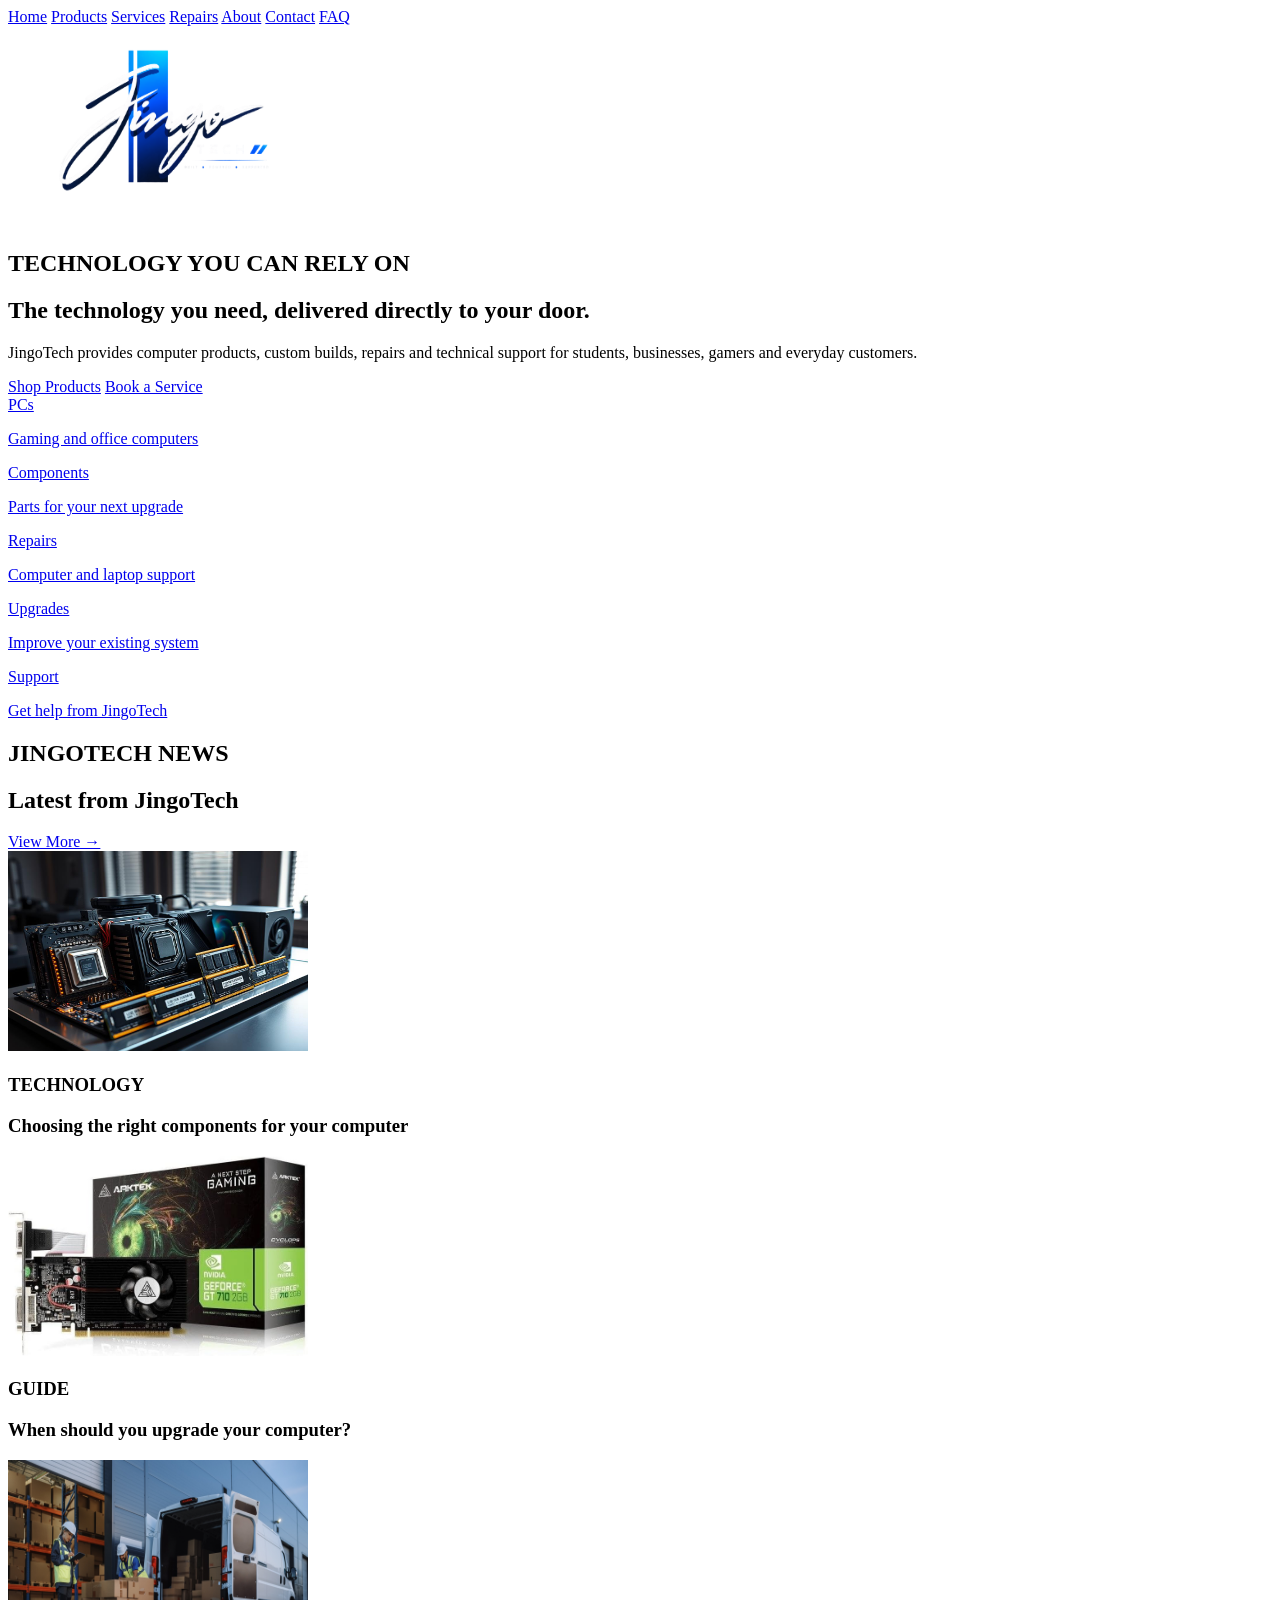
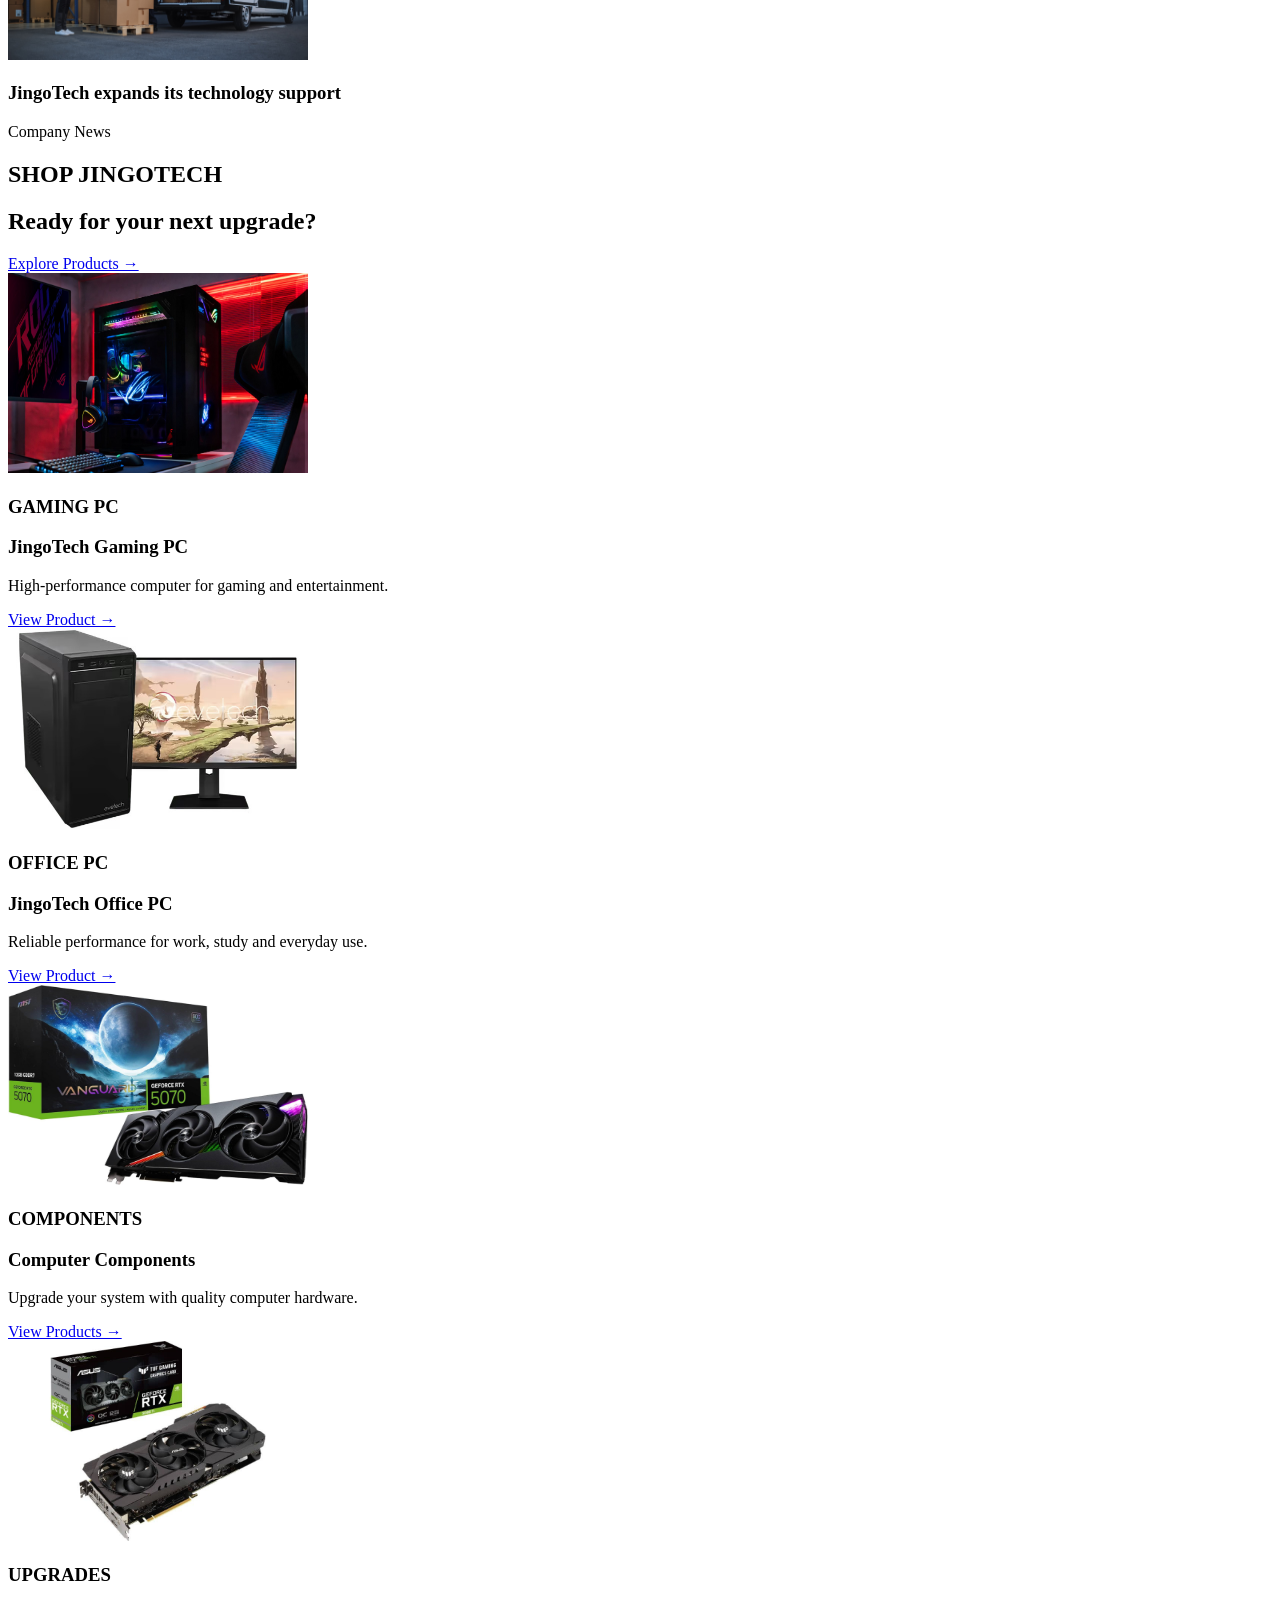
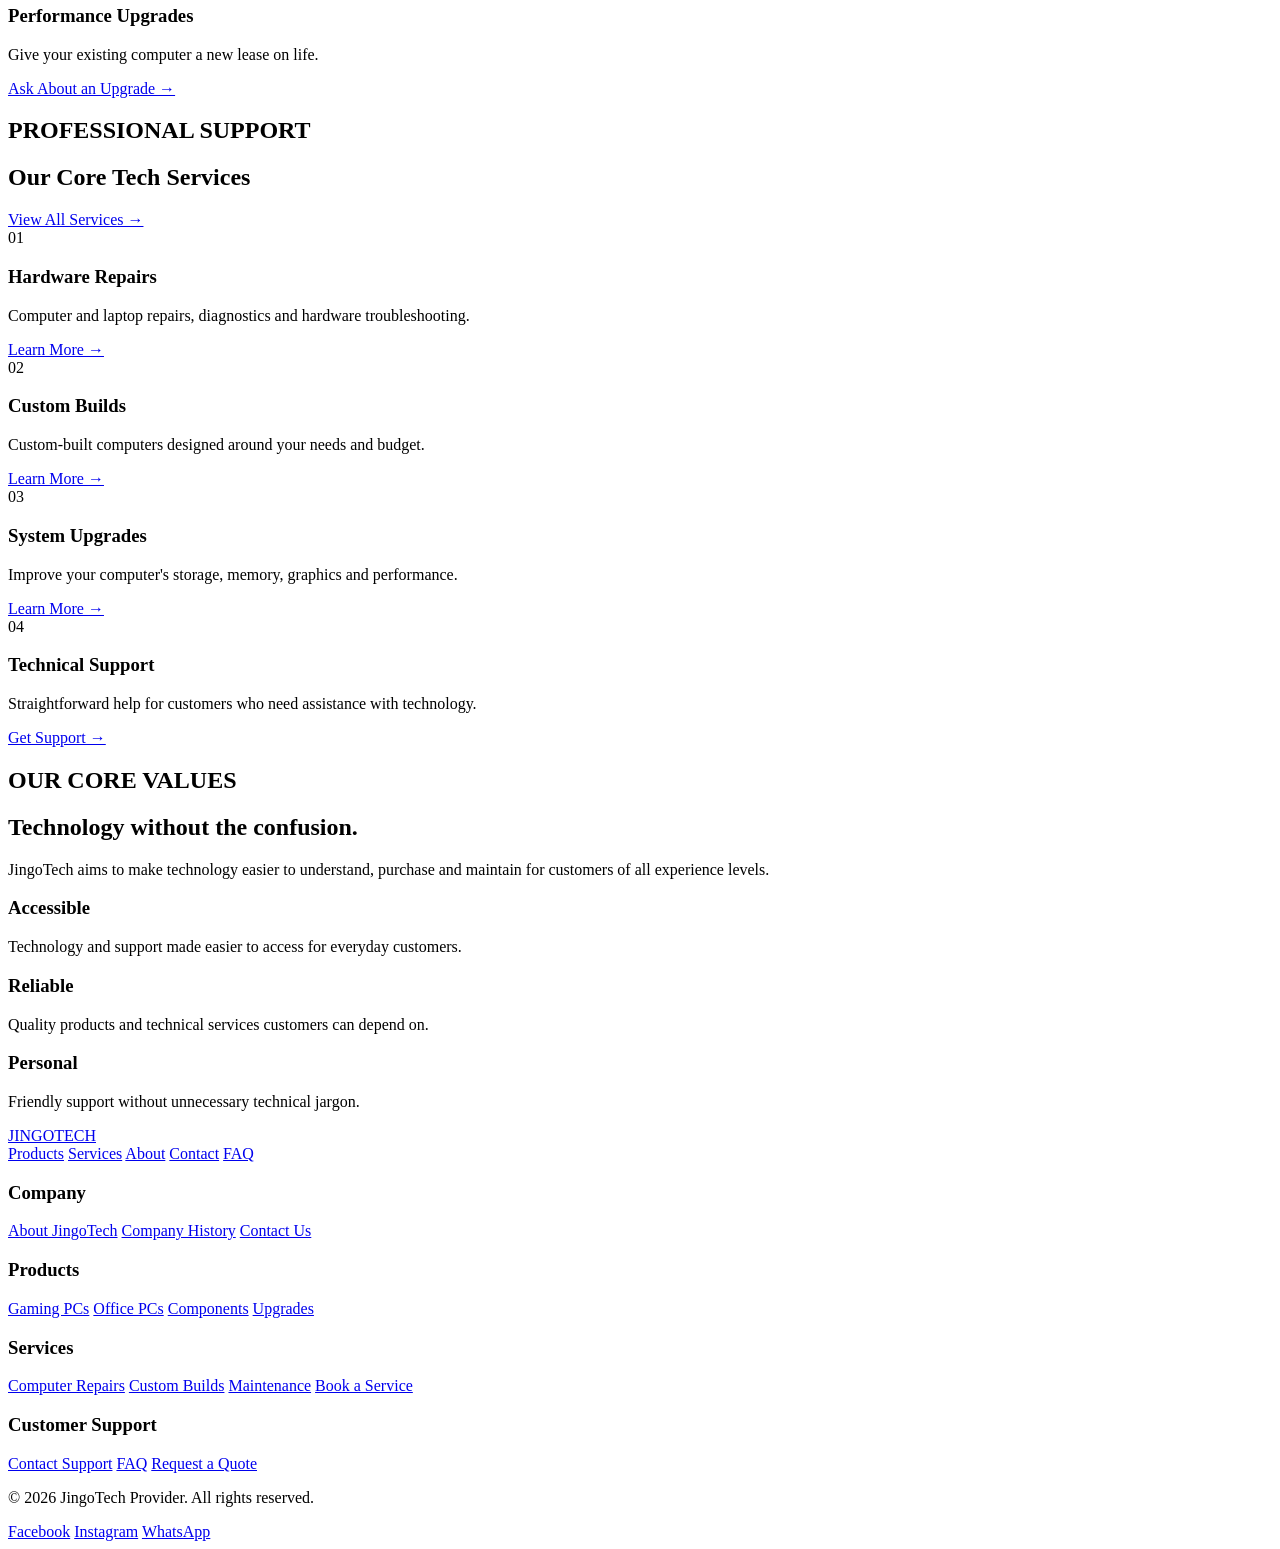
==== index.html @ 1c62727b "Updated all html fields" ====
<!DOCTYPE html>
<html lang="en">

<head>
    <meta charset="UTF-8">
    <meta name="viewport" content="width=device-width, initial-scale=1.0">

    <title>JingoTech Provider | Technology Made Simple</title>

    <meta name="description"
        content="JingoTech Provider offers computer products, custom builds, repairs, upgrades and technology support.">

    <link rel="icon" type="image/png" href="assets/images/icon.png">

    <link rel="stylesheet" href="../assets/css/style.css">
</head>

<body>

    
    <!-- Main navigation -->
    <header>

        
            <a href="index.html">Home</a>
            <a href="pages/products.html">Products</a>
            <a href="pages/services.html">Services</a>
            <a href="pages/enquiry.html">Repairs</a>
            <a href="pages/about.html">About</a>
            <a href="pages/contact.html">Contact</a>
            <a href="pages/faq.html">FAQ</a>
       
    </header>


    <main>

        <!-- Hero section -->
        <section class="hero">

            
            <img src="/assets/images/Logo.png" width="300" height="200" alt="JingoTech technology and computer equipment">
                

            <div class="hero-content">

                <h1 class="eyebrow">TECHNOLOGY YOU CAN RELY ON</h1>

                <h2>
                    The technology you need,
                    delivered directly to your door.
                </h2>

                <p>
                    JingoTech provides computer products, custom builds,
                    repairs and technical support for students, businesses,
                    gamers and everyday customers.
                </p>

                <div class="hero-buttons">
                    <a href="/pages/products.html">Shop Products</a>
                    <a href="/pages/enquiry.html">Book a Service</a>
                </div>

            </div>

        </section>


        <!-- Quick navigation -->
        <section class="quick-links">

            <a href="pages/products.html">
                <span>PCs</span>
                <p>Gaming and office computers</p>
            </a>

            <a href="pages/products.html">
                <span>Components</span>
                <p>Parts for your next upgrade</p>
            </a>

            <a href="pages/services.html">
                <span>Repairs</span>
                <p>Computer and laptop support</p>
            </a>

            <a href="pages/services.html">
                <span>Upgrades</span>
                <p>Improve your existing system</p>
            </a>

            <a href="pages/enquiry.html">
                <span>Support</span>
                <p>Get help from JingoTech</p>
            </a>

        </section>


        <!-- Latest JingoTech updates -->
        <section class="latest">

            <div class="section-heading">

                <div>
                    <h1 class="eyebrow">JINGOTECH NEWS</h1>
                    <h2>Latest from JingoTech</h2>
                </div>

                <a href="pages/faq.html">View More →</a>

            </div>


            <div class="news-grid">

                <article class="news-card">

                    <img src="/assets/images/ComputerHardware.jpeg" width="300" height="200" alt="Computer hardware">

                    <h1>TECHNOLOGY</h1>

                    <h3>
                        Choosing the right components for your computer
                    </h3>


                </article>


                <article class="news-card">

            
                    <img src="/assets/images/NVIDIA_GEFORCE_GT710.jpg" width="300" height="200" alt="Computer components">

                    <h1>GUIDE</h1>

                    <h3>
                        When should you upgrade your computer?
                    </h3>


                </article>


                <article class="news-card">

                    <img src="/assets/images/Delivery.jpeg" width="300" height="200" alt="JingoTech delivery">


                    <h3>
                        JingoTech expands its technology support
                    </h3>

                    <span>Company News</span>

                </article>

            </div>

        </section>


        <!-- Featured products -->
        <section class="featured-products">

            <div class="section-heading">

                <div>
                    <h1 class="eyebrow">SHOP JINGOTECH</h1 >
                    <h2>Ready for your next upgrade?</h2>
                </div>

                <a href="pages/products.html">Explore Products →</a>

            </div>


            <div class="product-grid">

                <article class="product-card">

                    <img src="/assets/images/GamingPC.jpg" width="300" height="200" alt ="Gaming PC">

                    <h1>GAMING PC</h1>

                    <h3>JingoTech Gaming PC</h3>

                    <p>High-performance computer for gaming and entertainment.</p>

                    <a href="pages/products.html">View Product →</a>

                </article>


                <article class="product-card">

                    <img src="/assets/images/AMD_RYZEN_WORKPC.jpg" width="300" height="200" alt="Office computer">

                    <h1>OFFICE PC</h1>

                    <h3>JingoTech Office PC</h3>

                    <p>Reliable performance for work, study and everyday use.</p>

                    <a href="pages/products.html">View Product →</a>

                </article>


                <article class="product-card">

                   
                    <img src="/assets/images/MSI_GEFORCE_RTX5070.jpg" width="300" height="200"  alt ="Computer components">

                    <h1>COMPONENTS</h1>

                    <h3>Computer Components</h3>

                    <p>Upgrade your system with quality computer hardware.</p>

                    <a href="/pages/products.html">View Products →</a>

                </article>


                <article class="product-card">

                    
                    <img src="/assets/images/GraphicsCard.jpg" width="300" height="200" alt="Graphics card">

                    <h1>UPGRADES</h1>

                    <h3>Performance Upgrades</h3>

                    <p>Give your existing computer a new lease on life.</p>

                    <a href="/pages/enquiry.html">Ask About an Upgrade →</a>

                </article>

            </div>

        </section>


        <!-- Services -->
        <section class="services-preview">

            <div class="section-heading">

                <div>
                    <h1 class="eyebrow">PROFESSIONAL SUPPORT</h1>
                    <h2>Our Core Tech Services</h2>
                </div>

                <a href="/pages/services.html">View All Services →</a>

            </div>


            <div class="service-grid">

                <article class="service-card">

                    <span>01</span>

                    <h3>Hardware Repairs</h3>

                    <p>
                        Computer and laptop repairs, diagnostics
                        and hardware troubleshooting.
                    </p>

                    <a href="/pages/services.html">Learn More →</a>

                </article>


                <article class="service-card">

                    <span>02</span>

                    <h3>Custom Builds</h3>

                    <p>
                        Custom-built computers designed around
                        your needs and budget.
                    </p>

                    <a href="/pages/services.html">Learn More →</a>

                </article>


                <article class="service-card">

                    <span>03</span>

                    <h3>System Upgrades</h3>

                    <p>
                        Improve your computer's storage,
                        memory, graphics and performance.
                    </p>

                    <a href="/pages/services.html">Learn More →</a>

                </article>


                <article class="service-card">

                    <span>04</span>

                    <h3>Technical Support</h3>

                    <p>
                        Straightforward help for customers
                        who need assistance with technology.
                    </p>

                    <a href="/pages/enquiry.html">Get Support →</a>

                </article>

            </div>

        </section>


        <!-- Why JingoTech -->
        <section class="why-jingotech">

            <h1 class="eyebrow">OUR CORE VALUES</h1>

            <h2>Technology without the confusion.</h2>

            <p>
                JingoTech aims to make technology easier to understand,
                purchase and maintain for customers of all experience levels.
            </p>


            <div class="values-grid">

                <article>
                    <h3>Accessible</h3>
                    <p>
                        Technology and support made easier to access
                        for everyday customers.
                    </p>
                </article>

                <article>
                    <h3>Reliable</h3>
                    <p>
                        Quality products and technical services
                        customers can depend on.
                    </p>
                </article>

                <article>
                    <h3>Personal</h3>
                    <p>
                        Friendly support without unnecessary technical jargon.
                    </p>
                </article>

            </div>

        </section>

    </main>


    <!-- Footer -->
    <footer>

        <div class="footer-navigation">

            <a href="index.html">JINGOTECH</a>

            <div>
                <a href="/pages/products.html">Products</a>
                <a href="/pages/services.html">Services</a>
                <a href="/pages/about.html">About</a>
                <a href="/pages/contact.html">Contact</a>
                <a href="/pages/faq.html">FAQ</a>
            </div>

        </div>


        <div class="footer-columns">

            <div>
                <h3>Company</h3>
                <a href="/pages/about.html">About JingoTech</a>
                <a href="/pages/about.html">Company History</a>
                <a href="/pages/contact.html">Contact Us</a>
            </div>


            <div>
                <h3>Products</h3>
                <a href="/pages/products.html">Gaming PCs</a>
                <a href="/pages/products.html">Office PCs</a>
                <a href="/pages/products.html">Components</a>
                <a href="/pages/products.html">Upgrades</a>
            </div>


            <div>
                <h3>Services</h3>
                <a href="/pages/services.html">Computer Repairs</a>
                <a href="/pages/services.html">Custom Builds</a>
                <a href="/pages/services.html">Maintenance</a>
                <a href="/pages/enquiry.html">Book a Service</a>
            </div>


            <div>
                <h3>Customer Support</h3>
                <a href="/pages/contact.html">Contact Support</a>
                <a href="/pages/faq.html">FAQ</a>
                <a href="/pages/enquiry.html">Request a Quote</a>
            </div>

        </div>


        <div class="footer-bottom">

            <p>
                © 2026 JingoTech Provider. All rights reserved.
            </p>

            <div>
                <a href="#">Facebook</a>
                <a href="#">Instagram</a>
                <a href="#">WhatsApp</a>
            </div>

        </div>

    </footer>

</body>

</html>
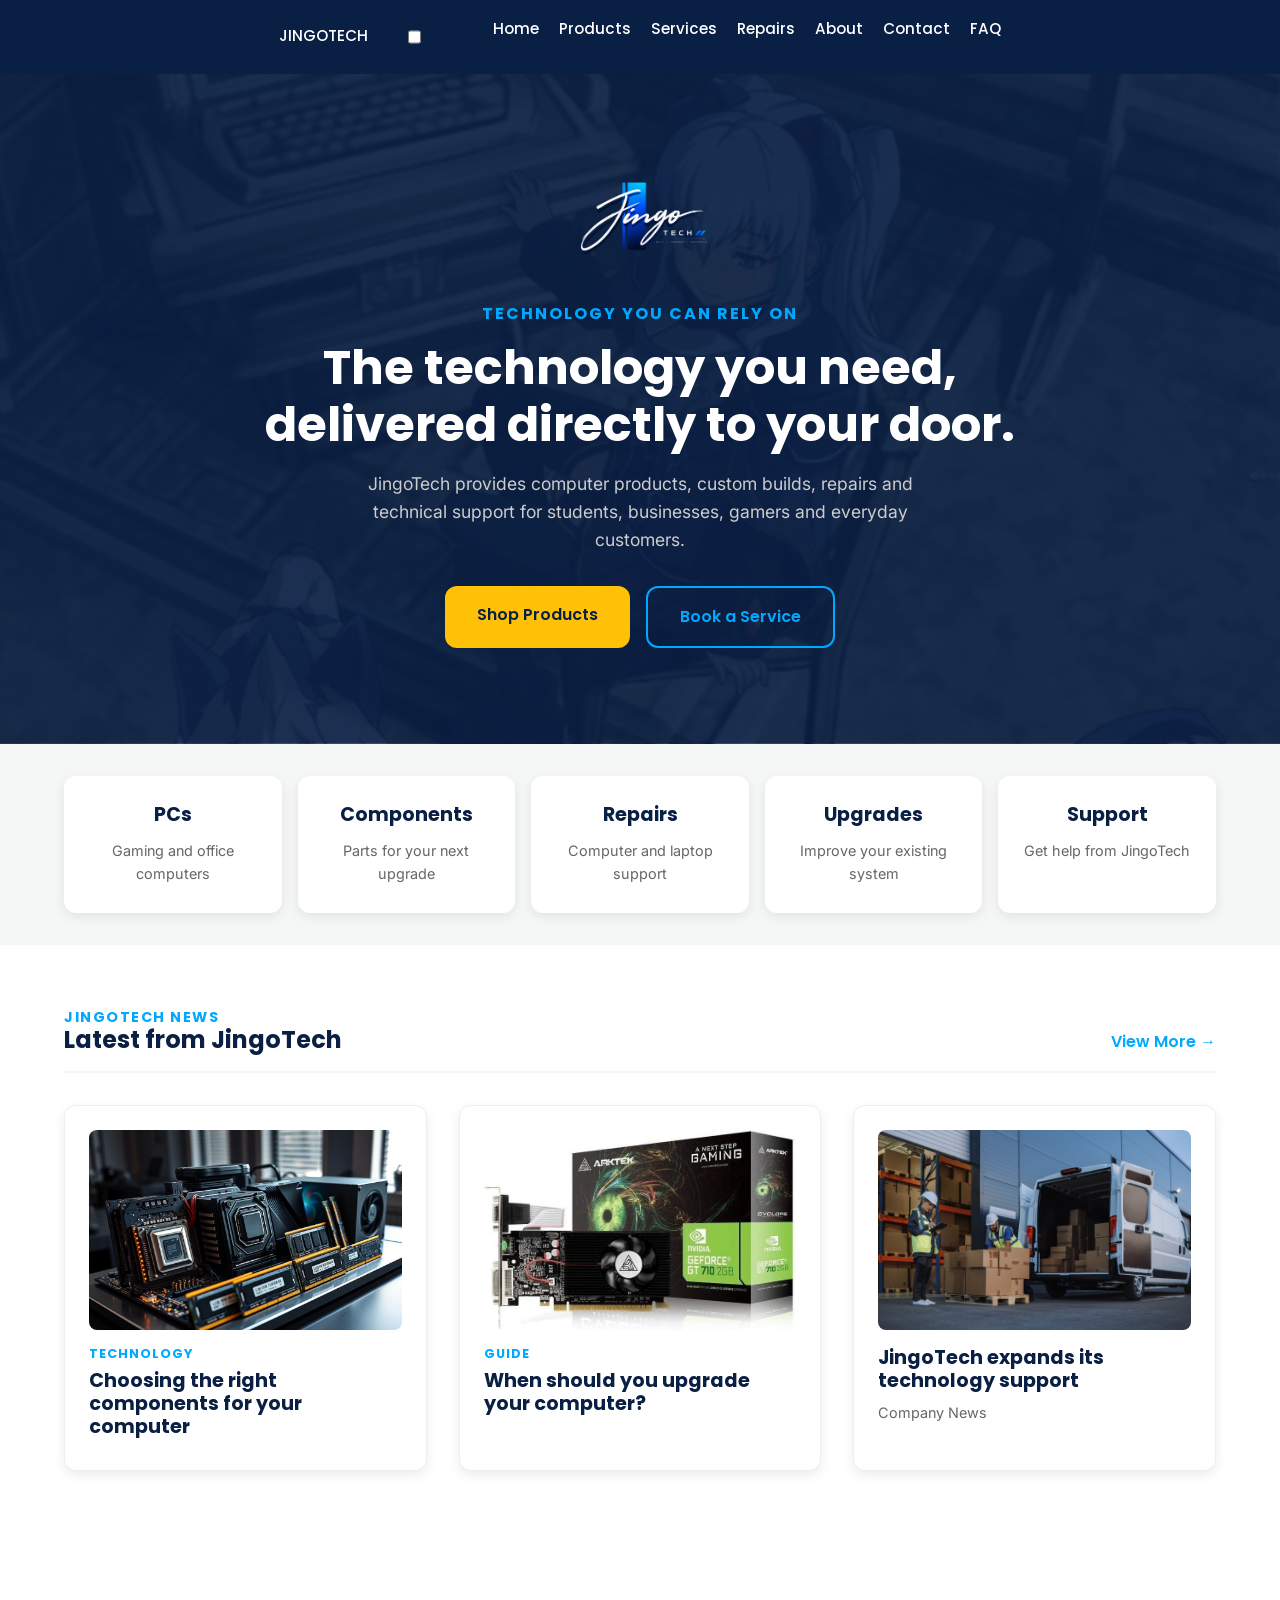
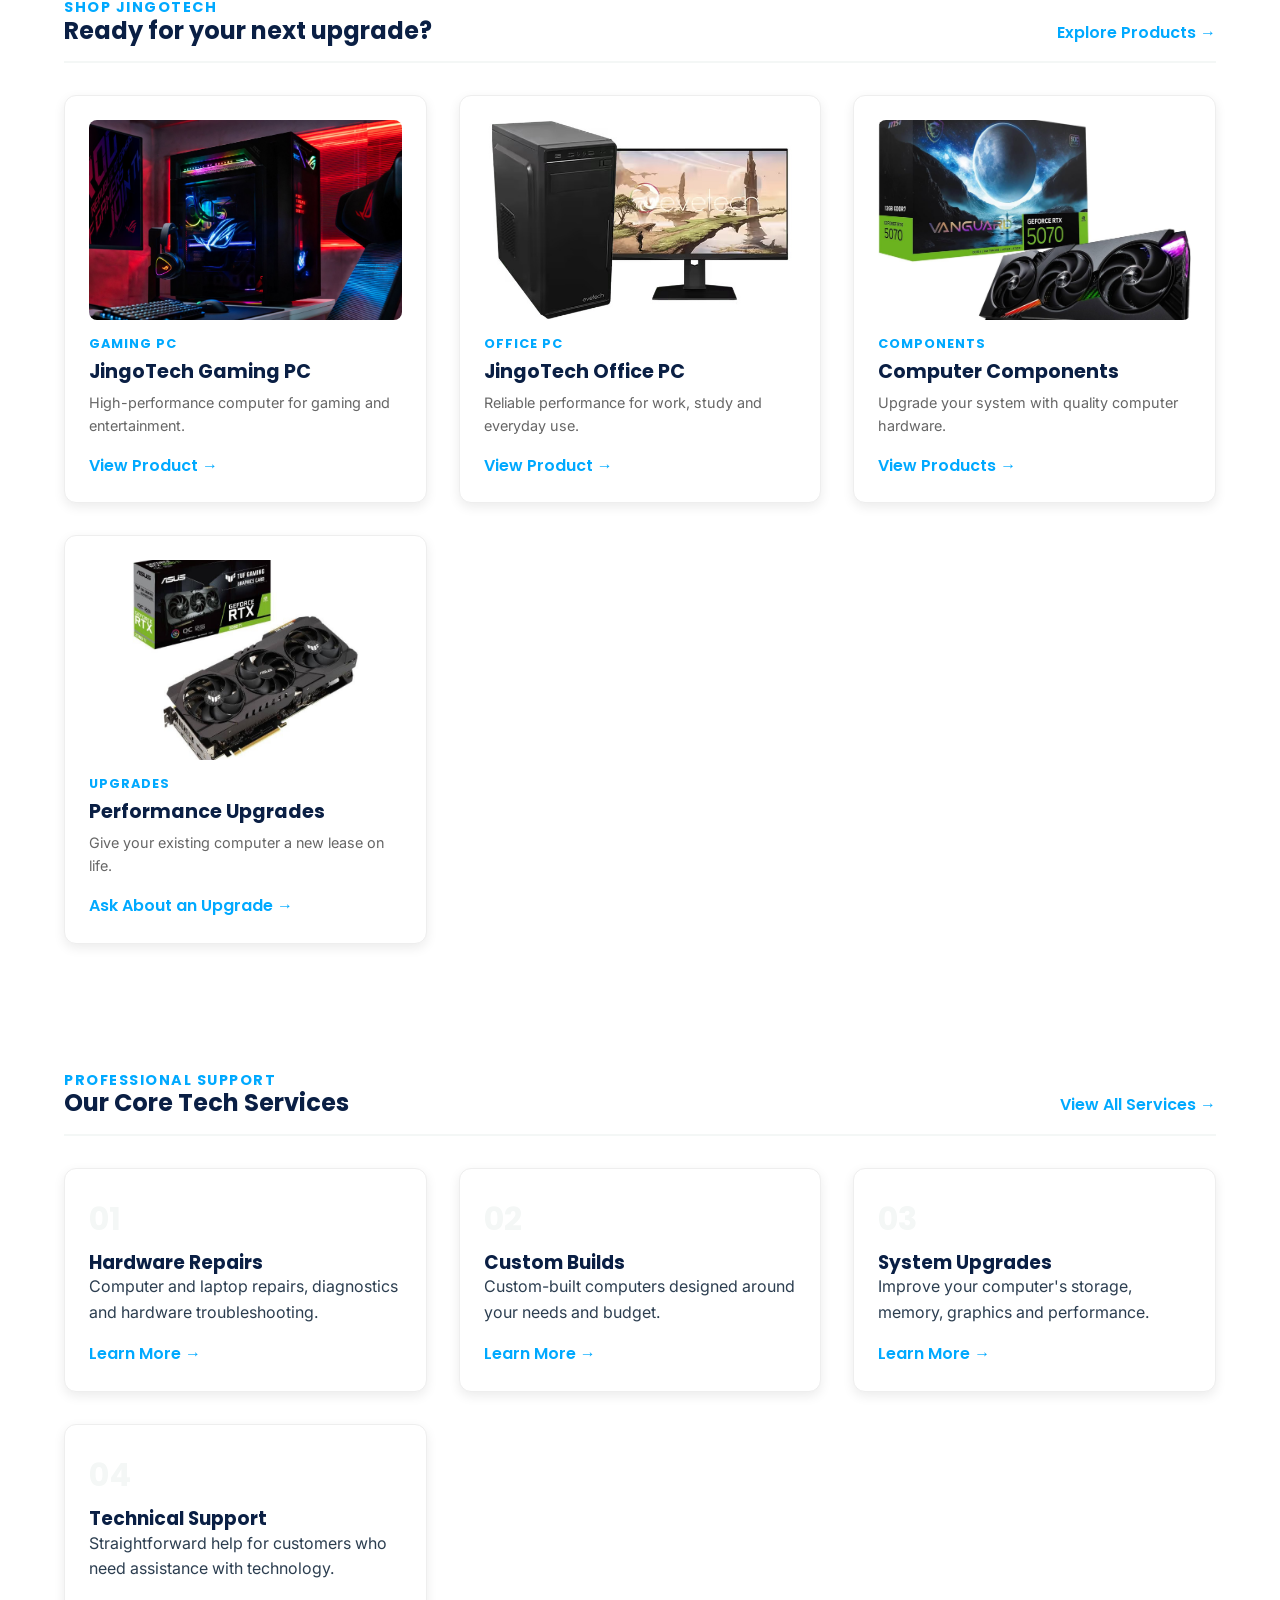
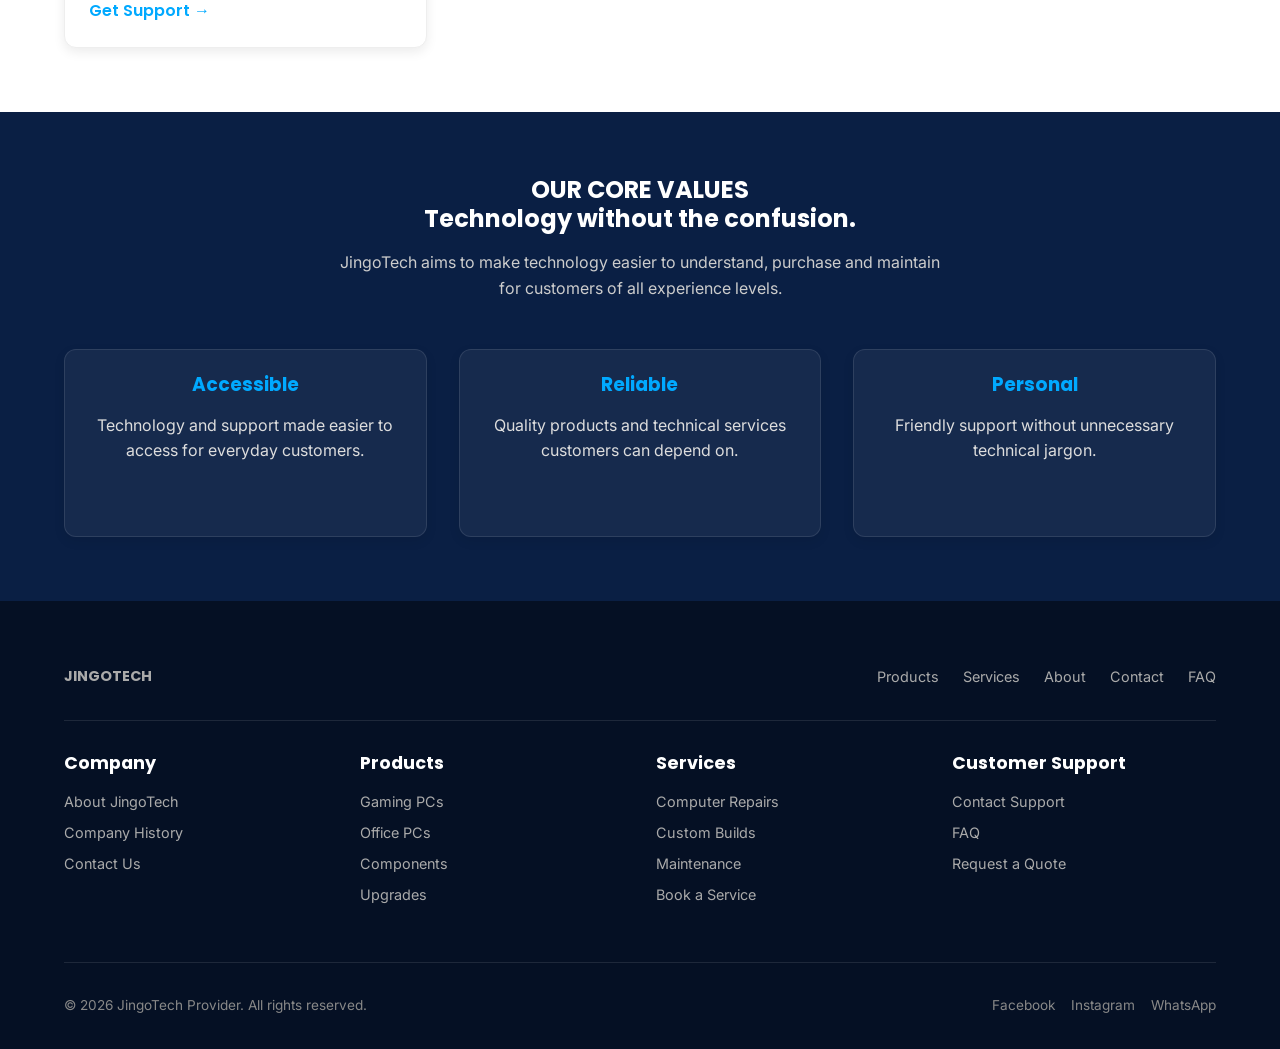
==== commit acb01ef9: "Updated Mobile CSS Code" ====
--- a/index.html
+++ b/index.html
@@ -10,37 +10,44 @@
     <meta name="description"
         content="JingoTech Provider offers computer products, custom builds, repairs, upgrades and technology support.">
 
-    <link rel="icon" type="image/png" href="assets/images/icon.png">
-
-    <link rel="stylesheet" href="../assets/css/style.css">
+    <link rel="icon" type="image/png" href="assets/images/Icon.png">
+
+    <link rel="stylesheet" href="assets/css/style.css">
 </head>
 
 <body>
 
-    
-    <!-- Main navigation -->
+<!-- Main navigation -->
     <header>
-
-        
-            <a href="index.html">Home</a>
-            <a href="pages/products.html">Products</a>
-            <a href="pages/services.html">Services</a>
-            <a href="pages/enquiry.html">Repairs</a>
-            <a href="pages/about.html">About</a>
-            <a href="pages/contact.html">Contact</a>
-            <a href="pages/faq.html">FAQ</a>
-       
+        <!-- Logo -->
+        <a href="../index.html" class="logo-link">JINGOTECH</a>
+
+        <!-- Pure CSS Hamburger Menu -->
+        <input type="checkbox" id="menu-toggle" class="menu-toggle">
+        <label for="menu-toggle" class="hamburger">
+            <span></span>
+            <span></span>
+            <span></span>
+        </label>
+
+        <!-- Main Navigation Links -->
+        <nav class="main-nav">
+        <a href="index.html">Home</a>
+        <a href="pages/products.html">Products</a>
+        <a href="pages/services.html">Services</a>
+        <a href="pages/enquiry.html">Repairs</a>
+        <a href="pages/about.html">About</a>
+        <a href="pages/contact.html">Contact</a>
+        <a href="pages/faq.html">FAQ</a>
+        </nav>
     </header>
-
 
     <main>
 
         <!-- Hero section -->
         <section class="hero">
 
-            
-            <img src="/assets/images/Logo.png" width="300" height="200" alt="JingoTech technology and computer equipment">
-                
+            <img src="assets/images/Logo.png" width="300" height="200" alt="JingoTech technology and computer equipment">
 
             <div class="hero-content">
 
@@ -58,14 +65,13 @@
                 </p>
 
                 <div class="hero-buttons">
-                    <a href="/pages/products.html">Shop Products</a>
-                    <a href="/pages/enquiry.html">Book a Service</a>
+                    <a href="pages/products.html">Shop Products</a>
+                    <a href="pages/enquiry.html">Book a Service</a>
                 </div>
 
             </div>
 
         </section>
-
 
         <!-- Quick navigation -->
         <section class="quick-links">
@@ -97,7 +103,6 @@
 
         </section>
 
-
         <!-- Latest JingoTech updates -->
         <section class="latest">
 
@@ -112,12 +117,11 @@
 
             </div>
 
-
             <div class="news-grid">
 
                 <article class="news-card">
 
-                    <img src="/assets/images/ComputerHardware.jpeg" width="300" height="200" alt="Computer hardware">
+                    <img src="assets/images/ComputerHardware.jpeg" width="300" height="200" alt="Computer hardware">
 
                     <h1>TECHNOLOGY</h1>
 
@@ -125,14 +129,11 @@
                         Choosing the right components for your computer
                     </h3>
 
-
-                </article>
-
+                </article>
 
                 <article class="news-card">
 
-            
-                    <img src="/assets/images/NVIDIA_GEFORCE_GT710.jpg" width="300" height="200" alt="Computer components">
+                    <img src="assets/images/NVIDIA_GEFORCE_GT710.jpg" width="300" height="200" alt="Computer components">
 
                     <h1>GUIDE</h1>
 
@@ -140,14 +141,11 @@
                         When should you upgrade your computer?
                     </h3>
 
-
-                </article>
-
+                </article>
 
                 <article class="news-card">
 
-                    <img src="/assets/images/Delivery.jpeg" width="300" height="200" alt="JingoTech delivery">
-
+                    <img src="assets/images/Delivery.jpeg" width="300" height="200" alt="JingoTech delivery">
 
                     <h3>
                         JingoTech expands its technology support
@@ -161,14 +159,13 @@
 
         </section>
 
-
         <!-- Featured products -->
         <section class="featured-products">
 
             <div class="section-heading">
 
                 <div>
-                    <h1 class="eyebrow">SHOP JINGOTECH</h1 >
+                    <h1 class="eyebrow">SHOP JINGOTECH</h1>
                     <h2>Ready for your next upgrade?</h2>
                 </div>
 
@@ -176,12 +173,11 @@
 
             </div>
 
-
             <div class="product-grid">
 
                 <article class="product-card">
 
-                    <img src="/assets/images/GamingPC.jpg" width="300" height="200" alt ="Gaming PC">
+                    <img src="assets/images/GamingPC.jpg" width="300" height="200" alt="Gaming PC">
 
                     <h1>GAMING PC</h1>
 
@@ -193,10 +189,9 @@
 
                 </article>
 
-
                 <article class="product-card">
 
-                    <img src="/assets/images/AMD_RYZEN_WORKPC.jpg" width="300" height="200" alt="Office computer">
+                    <img src="assets/images/AMD_RYZEN_WORKPC.jpg" width="300" height="200" alt="Office computer">
 
                     <h1>OFFICE PC</h1>
 
@@ -208,11 +203,9 @@
 
                 </article>
 
-
                 <article class="product-card">
 
-                   
-                    <img src="/assets/images/MSI_GEFORCE_RTX5070.jpg" width="300" height="200"  alt ="Computer components">
+                    <img src="assets/images/MSI_GEFORCE_RTX5070.jpg" width="300" height="200" alt="Computer components">
 
                     <h1>COMPONENTS</h1>
 
@@ -220,15 +213,13 @@
 
                     <p>Upgrade your system with quality computer hardware.</p>
 
-                    <a href="/pages/products.html">View Products →</a>
-
-                </article>
-
+                    <a href="pages/products.html">View Products →</a>
+
+                </article>
 
                 <article class="product-card">
 
-                    
-                    <img src="/assets/images/GraphicsCard.jpg" width="300" height="200" alt="Graphics card">
+                    <img src="assets/images/GraphicsCard.jpg" width="300" height="200" alt="Graphics card">
 
                     <h1>UPGRADES</h1>
 
@@ -236,14 +227,13 @@
 
                     <p>Give your existing computer a new lease on life.</p>
 
-                    <a href="/pages/enquiry.html">Ask About an Upgrade →</a>
-
-                </article>
-
-            </div>
-
-        </section>
-
+                    <a href="pages/enquiry.html">Ask About an Upgrade →</a>
+
+                </article>
+
+            </div>
+
+        </section>
 
         <!-- Services -->
         <section class="services-preview">
@@ -255,10 +245,9 @@
                     <h2>Our Core Tech Services</h2>
                 </div>
 
-                <a href="/pages/services.html">View All Services →</a>
-
-            </div>
-
+                <a href="pages/services.html">View All Services →</a>
+
+            </div>
 
             <div class="service-grid">
 
@@ -273,10 +262,9 @@
                         and hardware troubleshooting.
                     </p>
 
-                    <a href="/pages/services.html">Learn More →</a>
-
-                </article>
-
+                    <a href="pages/services.html">Learn More →</a>
+
+                </article>
 
                 <article class="service-card">
 
@@ -289,10 +277,9 @@
                         your needs and budget.
                     </p>
 
-                    <a href="/pages/services.html">Learn More →</a>
-
-                </article>
-
+                    <a href="pages/services.html">Learn More →</a>
+
+                </article>
 
                 <article class="service-card">
 
@@ -305,10 +292,9 @@
                         memory, graphics and performance.
                     </p>
 
-                    <a href="/pages/services.html">Learn More →</a>
-
-                </article>
-
+                    <a href="pages/services.html">Learn More →</a>
+
+                </article>
 
                 <article class="service-card">
 
@@ -321,14 +307,13 @@
                         who need assistance with technology.
                     </p>
 
-                    <a href="/pages/enquiry.html">Get Support →</a>
-
-                </article>
-
-            </div>
-
-        </section>
-
+                    <a href="pages/enquiry.html">Get Support →</a>
+
+                </article>
+
+            </div>
+
+        </section>
 
         <!-- Why JingoTech -->
         <section class="why-jingotech">
@@ -342,7 +327,6 @@
                 purchase and maintain for customers of all experience levels.
             </p>
 
-
             <div class="values-grid">
 
                 <article>
@@ -374,7 +358,6 @@
 
     </main>
 
-
     <!-- Footer -->
     <footer>
 
@@ -383,53 +366,48 @@
             <a href="index.html">JINGOTECH</a>
 
             <div>
-                <a href="/pages/products.html">Products</a>
-                <a href="/pages/services.html">Services</a>
-                <a href="/pages/about.html">About</a>
-                <a href="/pages/contact.html">Contact</a>
-                <a href="/pages/faq.html">FAQ</a>
+                <a href="pages/products.html">Products</a>
+                <a href="pages/services.html">Services</a>
+                <a href="pages/about.html">About</a>
+                <a href="pages/contact.html">Contact</a>
+                <a href="pages/faq.html">FAQ</a>
             </div>
 
         </div>
 
-
         <div class="footer-columns">
 
             <div>
                 <h3>Company</h3>
-                <a href="/pages/about.html">About JingoTech</a>
-                <a href="/pages/about.html">Company History</a>
-                <a href="/pages/contact.html">Contact Us</a>
-            </div>
-
+                <a href="pages/about.html">About JingoTech</a>
+                <a href="pages/about.html">Company History</a>
+                <a href="pages/contact.html">Contact Us</a>
+            </div>
 
             <div>
                 <h3>Products</h3>
-                <a href="/pages/products.html">Gaming PCs</a>
-                <a href="/pages/products.html">Office PCs</a>
-                <a href="/pages/products.html">Components</a>
-                <a href="/pages/products.html">Upgrades</a>
-            </div>
-
+                <a href="pages/products.html">Gaming PCs</a>
+                <a href="pages/products.html">Office PCs</a>
+                <a href="pages/products.html">Components</a>
+                <a href="pages/products.html">Upgrades</a>
+            </div>
 
             <div>
                 <h3>Services</h3>
-                <a href="/pages/services.html">Computer Repairs</a>
-                <a href="/pages/services.html">Custom Builds</a>
-                <a href="/pages/services.html">Maintenance</a>
-                <a href="/pages/enquiry.html">Book a Service</a>
-            </div>
-
+                <a href="pages/services.html">Computer Repairs</a>
+                <a href="pages/services.html">Custom Builds</a>
+                <a href="pages/services.html">Maintenance</a>
+                <a href="pages/enquiry.html">Book a Service</a>
+            </div>
 
             <div>
                 <h3>Customer Support</h3>
-                <a href="/pages/contact.html">Contact Support</a>
-                <a href="/pages/faq.html">FAQ</a>
-                <a href="/pages/enquiry.html">Request a Quote</a>
+                <a href="pages/contact.html">Contact Support</a>
+                <a href="pages/faq.html">FAQ</a>
+                <a href="pages/enquiry.html">Request a Quote</a>
             </div>
 
         </div>
-
 
         <div class="footer-bottom">
 
--- a/assets/css/style.css
+++ b/assets/css/style.css
@@ -0,0 +1,664 @@
+/* ========================================= */
+/*    GOOGLE FONTS & BASE RESET              */
+/* ========================================= */
+
+/* Importing Google Fonts */
+@import url('https://fonts.googleapis.com/css2?family=Inter:wght@400;500;600&family=Poppins:wght@500;600;700&display=swap');
+
+:root {
+    /* Colours from my proposal doc */
+    --clr-primary: #0A1F44;      /* Deep Navy */
+    --clr-secondary: #00A9FF;    /* Electric Blue */
+    --clr-accent: #FFC107;       /* Sunshine Yellow */
+    --clr-dark: #2C3E50;         /* Dark Charcoal */
+    --clr-light: #F4F7F6;        /* Light Grey */
+    --clr-white: #FFFFFF;        /* White */
+    
+    
+    --font-heading: 'Poppins', sans-serif;
+    --font-body: 'Inter', sans-serif;
+    
+    
+    --space-sm: 1rem;
+    --space-md: 2rem;
+    --space-lg: 4rem;
+    --radius: 12px;
+    --shadow: 0 4px 12px rgba(0,0,0,0.08);
+}
+
+* {
+    margin: 0;
+    padding: 0;
+    box-sizing: border-box;
+}
+
+body {
+    font-family: var(--font-body);
+    color: var(--clr-dark);
+    background-color: var(--clr-white);
+    line-height: 1.6;
+}
+
+img {
+    max-width: 100%;
+    height: auto;
+    display: block;
+}
+
+a {
+    text-decoration: none;
+    color: inherit;
+    transition: all 0.3s ease;
+}
+
+h1, h2, h3, h4 {
+    font-family: var(--font-heading);
+    color: var(--clr-primary);
+    line-height: 1.2;
+}
+
+/* ========================================= */
+/*    NAVIGATION & HEADER                    */
+/* ========================================= */
+
+header {
+    background-color: var(--clr-primary);
+    padding: 1rem 5%;
+    display: flex;
+    justify-content: center;
+    gap: 2rem;
+    position: sticky;
+    top: 0;
+    z-index: 1000;
+}
+
+header a {
+    color: var(--clr-white);
+    font-family: var(--font-heading);
+    font-weight: 500;
+    font-size: 0.95rem;
+    padding: 0.5rem;
+    border-bottom: 2px solid transparent; 
+    transition: all 0.3s ease;
+}
+
+header a:hover {
+    color: var(--clr-secondary);
+    border-bottom-color: var(--clr-secondary); 
+}
+
+header a:hover {
+    color: var(--clr-secondary);
+    border-bottom: 2px solid var(--clr-secondary);
+}
+ 
+/* ========================================= */
+/*    HERO SECTION                           */
+/* ========================================= */
+
+.hero {
+    background-color: var(--clr-primary);
+    
+    background-image: linear-gradient(rgba(10, 31, 68, 0.92), rgba(10, 31, 68, 0.92)), url('../images/jingotechbanner.jpg');
+    background-size: cover;
+    background-position: center;
+    background-repeat: no-repeat;
+    
+    color: var(--clr-white);
+    padding: 6rem 5%;
+    text-align: center;
+    display: flex;
+    flex-direction: column;
+    align-items: center;
+    gap: 2rem;
+}
+
+.hero-content {
+    display: flex;
+    flex-direction: column;
+    align-items: center;
+    text-align: center;
+
+}
+
+.hero img {
+    max-width: 180px; 
+}
+
+.hero h1.eyebrow {
+    color: var(--clr-secondary);
+    font-size: 1rem;
+    letter-spacing: 2px;
+    text-transform: uppercase;
+    margin-bottom: 1rem;
+}
+
+.hero h2 {
+    color: var(--clr-white);
+    font-size: 3rem;
+    max-width: 800px;
+    margin-bottom: 1rem;
+}
+
+.hero p {
+    color: #cccccc;
+    max-width: 600px;
+    font-size: 1.1rem;
+    margin-bottom: 2rem;
+    text-align: center;
+}
+
+.hero-buttons {
+    display: flex;
+    gap: 1rem;
+    justify-content: center;
+}
+
+.hero-buttons a {
+    padding: 1rem 2rem;
+    border-radius: var(--radius);
+    font-family: var(--font-heading);
+    font-weight: 600;
+}
+
+.hero-buttons a:first-child {
+    background-color: var(--clr-accent);
+    color: var(--clr-primary);
+}
+
+.hero-buttons a:first-child:hover {
+    background-color: #e0a800;
+}
+
+.hero-buttons a:last-child {
+    background-color: transparent;
+    border: 2px solid var(--clr-secondary);
+    color: var(--clr-secondary);
+}
+
+.hero-buttons a:last-child:hover {
+    background-color: var(--clr-secondary);
+    color: var(--clr-white);
+}
+
+/* ========================================= */
+/* 4. SECTIONS & GRIDS                       */
+/* ========================================= */
+
+section {
+    padding: var(--space-lg) 5%;
+}
+
+
+.quick-links {
+    display: flex;
+    flex-wrap: wrap;
+    justify-content: center;
+    gap: 1rem;
+    background-color: var(--clr-light);
+    padding: 2rem 5%;
+}
+
+.quick-links a {
+    background: var(--clr-white);
+    padding: 1.5rem;
+    border-radius: var(--radius);
+    box-shadow: var(--shadow);
+    flex: 1 1 200px;
+    text-align: center;
+    border-bottom: 4px solid transparent;
+}
+
+.quick-links a:hover {
+    border-bottom: 4px solid var(--clr-secondary);
+    transform: translateY(-5px);
+}
+
+.quick-links span {
+    display: block;
+    font-family: var(--font-heading);
+    font-weight: 700;
+    color: var(--clr-primary);
+    font-size: 1.2rem;
+    margin-bottom: 0.5rem;
+}
+
+.quick-links p {
+    font-size: 0.9rem;
+    color: #666;
+}
+
+
+.section-heading {
+    display: flex;
+    justify-content: space-between;
+    align-items: flex-end;
+    margin-bottom: 2rem;
+    border-bottom: 2px solid var(--clr-light);
+    padding-bottom: 1rem;
+}
+
+.section-heading h1.eyebrow {
+    color: var(--clr-secondary);
+    font-size: 0.9rem;
+    letter-spacing: 1.5px;
+}
+
+.section-heading a {
+    color: var(--clr-secondary);
+    font-weight: 600;
+    font-family: var(--font-heading);
+}
+
+.section-heading a:hover {
+    color: var(--clr-primary);
+}
+
+
+.news-grid, .product-grid, .service-grid, .values-grid, .audience-grid {
+    display: grid;
+    grid-template-columns: repeat(auto-fit, minmax(300px, 1fr));
+    gap: 2rem;
+}
+
+/* Card Styles */
+.news-card, .product-card, .service-card, .values-grid article, .audience-grid article {
+    background: var(--clr-white);
+    border-radius: var(--radius);
+    overflow: hidden;
+    box-shadow: var(--shadow);
+    padding: 1.5rem;
+    transition: transform 0.3s ease, box-shadow 0.3s ease;
+    border: 1px solid #eee;
+}
+
+.news-card:hover, .product-card:hover, .service-card:hover {
+    transform: translateY(-5px);
+    box-shadow: 0 8px 24px rgba(0,0,0,0.12);
+}
+
+.news-card img, .product-card img {
+    width: 100%;
+    height: 200px;
+    object-fit: cover;
+    border-radius: 8px;
+    margin-bottom: 1rem;
+}
+
+.news-card h1, .product-card h1 {
+    color: var(--clr-secondary);
+    font-size: 0.8rem;
+    letter-spacing: 1px;
+    margin-bottom: 0.5rem;
+}
+
+.news-card h3, .product-card h3 {
+    font-size: 1.2rem;
+    margin-bottom: 0.5rem;
+}
+
+.news-card span, .product-card p {
+    font-size: 0.9rem;
+    color: #666;
+}
+
+.product-card a, .service-card a {
+    display: inline-block;
+    margin-top: 1rem;
+    color: var(--clr-secondary);
+    font-weight: 600;
+    font-family: var(--font-heading);
+}
+
+.product-card a:hover, .service-card a:hover {
+    color: var(--clr-primary);
+}
+
+
+.service-card span {
+    display: block;
+    font-family: var(--font-heading);
+    font-size: 2rem;
+    font-weight: 700;
+    color: var(--clr-light);
+    margin-bottom: 0.5rem;
+}
+
+
+.why-jingotech {
+    background-color: var(--clr-primary);
+    color: var(--clr-white);
+    text-align: center;
+}
+
+.why-jingotech h2, .why-jingotech h1.eyebrow {
+    color: var(--clr-white);
+}
+
+.why-jingotech p {
+    color: #cccccc;
+    max-width: 600px;
+    margin: 1rem auto 3rem auto;
+}
+
+.values-grid article {
+    background: rgba(255,255,255,0.05);
+    border: 1px solid rgba(255,255,255,0.1);
+}
+
+.values-grid h3 {
+    color: var(--clr-secondary);
+}
+
+.values-grid p {
+    color: #ddd;
+}
+
+/* ========================================= */
+/* 5. PAGE BANNERS & FORMS                   */
+/* ========================================= */
+
+.page-banner {
+    background-color: var(--clr-light);
+    text-align: center;
+    padding: 4rem 5%;
+}
+
+.page-banner h1.eyebrow {
+    color: var(--clr-secondary);
+    font-size: 1rem;
+    letter-spacing: 2px;
+    margin-bottom: 1rem;
+}
+
+.page-banner h2 {
+    font-size: 2.5rem;
+    margin-bottom: 1rem;
+}
+
+.enquiry-section form {
+    max-width: 600px;
+    margin: 0 auto;
+    display: flex;
+    flex-direction: column;
+    gap: 1.5rem;
+}
+
+.form-group {
+    display: flex;
+    flex-direction: column;
+    gap: 0.5rem;
+}
+
+.form-group label {
+    font-weight: 600;
+    font-family: var(--font-heading);
+    color: var(--clr-primary);
+}
+
+.form-group input, .form-group select, .form-group textarea {
+    padding: 1rem;
+    border: 1px solid #ccc;
+    border-radius: 8px;
+    font-family: var(--font-body);
+    font-size: 1rem;
+}
+
+.form-group input:focus, .form-group select:focus, .form-group textarea:focus {
+    outline: none;
+    border-color: var(--clr-secondary);
+    box-shadow: 0 0 0 3px rgba(0, 169, 255, 0.2);
+}
+
+button[type="submit"] {
+    background-color: var(--clr-secondary);
+    color: var(--clr-white);
+    padding: 1rem;
+    border: none;
+    border-radius: 8px;
+    font-family: var(--font-heading);
+    font-weight: 600;
+    font-size: 1.1rem;
+    cursor: pointer;
+    transition: background 0.3s ease;
+}
+
+button[type="submit"]:hover {
+    background-color: var(--clr-primary);
+}
+
+/* FAQ */
+.faq-section {
+    max-width: 800px;
+    margin: 0 auto;
+    display: flex;
+    flex-direction: column;
+    gap: 1.5rem;
+}
+
+.faq-item {
+    background: var(--clr-light);
+    padding: 1.5rem;
+    border-radius: var(--radius);
+    border-left: 4px solid var(--clr-secondary);
+}
+
+.faq-item h2 {
+    font-size: 1.2rem;
+    margin-bottom: 0.5rem;
+}
+
+.faq-item a {
+    display: inline-block;
+    margin-top: 1rem;
+    color: var(--clr-secondary);
+    font-weight: 600;
+}
+
+.contact-information, .company-history, .mission-vision {
+    display: flex;
+    flex-wrap: wrap;
+    gap: 2rem;
+    max-width: 1000px;
+    margin: 0 auto;
+}
+
+.contact-information article, .company-history > div, .mission-vision article {
+    flex: 1 1 400px;
+}
+
+.map-placeholder iframe {
+    width: 100%;
+    height: 300px;
+    border-radius: var(--radius);
+    border: 0;
+}
+
+/* ========================================= */
+/* 6. FOOTER                                 */
+/* ========================================= */
+
+footer {
+    background-color: #051024;
+    color: var(--clr-white);
+    padding: 4rem 5% 2rem 5%;
+}
+
+.footer-navigation {
+    display: flex;
+    justify-content: space-between;
+    align-items: center;
+    border-bottom: 1px solid rgba(255,255,255,0.1);
+    padding-bottom: 2rem;
+    margin-bottom: 2rem;
+}
+
+.footer-navigation > a {
+    font-family: var(--font-heading);
+    font-size: 1.5rem;
+    font-weight: 700;
+    color: var(--clr-white);
+}
+
+.footer-navigation div {
+    display: flex;
+    gap: 1.5rem;
+}
+
+.footer-navigation a {
+    font-size: 0.9rem;
+    color: #aaa;
+}
+
+.footer-navigation a:hover {
+    color: var(--clr-secondary);
+}
+
+.footer-columns {
+    display: grid;
+    grid-template-columns: repeat(auto-fit, minmax(200px, 1fr));
+    gap: 2rem;
+    margin-bottom: 3rem;
+}
+
+.footer-columns h3 {
+    color: var(--clr-white);
+    font-size: 1.1rem;
+    margin-bottom: 1rem;
+}
+
+.footer-columns a {
+    display: block;
+    color: #aaa;
+    font-size: 0.9rem;
+    margin-bottom: 0.5rem;
+}
+
+.footer-columns a:hover {
+    color: var(--clr-secondary);
+}
+
+.footer-bottom {
+    display: flex;
+    justify-content: space-between;
+    align-items: center;
+    border-top: 1px solid rgba(255,255,255,0.1);
+    padding-top: 2rem;
+    font-size: 0.85rem;
+    color: #888;
+}
+
+.footer-bottom div {
+    display: flex;
+    gap: 1rem;
+}
+
+/* ========================================= */
+/* 7. RESPONSIVE DESIGN                      */
+/* ========================================= */
+
+/* Tablet Breakpoint */
+@media (max-width: 1024px) {
+    .hero h2 { font-size: 2.5rem; }
+    .section-heading { flex-direction: column; align-items: flex-start; gap: 1rem; }
+}
+
+/* Mobile Breakpoint */
+@media (max-width: 768px) {
+    /* Navigation Stacking */
+    header {
+        flex-direction: column;
+        gap: 0.5rem;
+        padding: 1rem;
+        text-align: center;
+    }
+    
+    /* Hero Adjustments */
+    .hero h2 { font-size: 2rem; }
+    .hero-buttons { flex-direction: column; width: 100%; }
+    .hero-buttons a { width: 100%; text-align: center; }
+    
+    /* Footer Stacking */
+    .footer-navigation { flex-direction: column; gap: 1rem; text-align: center; }
+    .footer-navigation div { flex-direction: column; gap: 0.5rem; }
+    .footer-bottom { flex-direction: column; gap: 1rem; text-align: center; }
+    
+    /* Grids to single column on small screens */
+    .news-grid, .product-grid, .service-grid, .values-grid, .audience-grid {
+        grid-template-columns: 1fr;
+    }
+    
+    .contact-information, .company-history, .mission-vision {
+        flex-direction: column;
+    }
+/* ========================================= */
+/* 8. MOBILE NAVIGATION (PURE CSS)           */
+/* ========================================= */
+
+/* Hide the checkbox by default */
+.menu-toggle {
+    display: none;
+}
+
+/* Hamburger Icon Styling (Hidden on Desktop) */
+.hamburger {
+    display: none;
+    cursor: pointer;
+    flex-direction: column;
+    gap: 5px;
+    padding: 5px;
+    z-index: 1001;
+}
+
+.hamburger span {
+    display: block;
+    width: 25px;
+    height: 3px;
+    background-color: var(--clr-white);
+    border-radius: 3px;
+    transition: 0.3s;
+}
+
+/* Mobile-Specific Styles */
+@media (max-width: 768px) {
+    /* 1. Header becomes a row */
+    header {
+        flex-direction: row;
+        justify-content: space-between;
+        align-items: center;
+        padding: 1rem 1.5rem;
+    }
+
+    /* 2. Show the hamburger label */
+    .hamburger {
+        display: flex;
+    }
+
+    /* 3. Hide the nav links by default */
+    .main-nav {
+        display: none; 
+        position: absolute;
+        top: 100%; /* Drops down right below the header */
+        left: 0;
+        width: 100%;
+        background-color: var(--clr-primary);
+        flex-direction: column;
+        padding: 1.5rem 0;
+        box-shadow: 0 4px 6px rgba(0,0,0,0.3);
+    }
+
+    /* 4. THE MAGIC: When the checkbox is checked, show the menu */
+    .menu-toggle:checked ~ .main-nav {
+        display: flex;
+    }
+
+    /* 5. Style the mobile links */
+    .main-nav a {
+        width: 100%;
+        text-align: center;
+        padding: 1rem 0;
+        border-bottom: none; 
+        font-size: 1.1rem;
+    }
+}
+}
